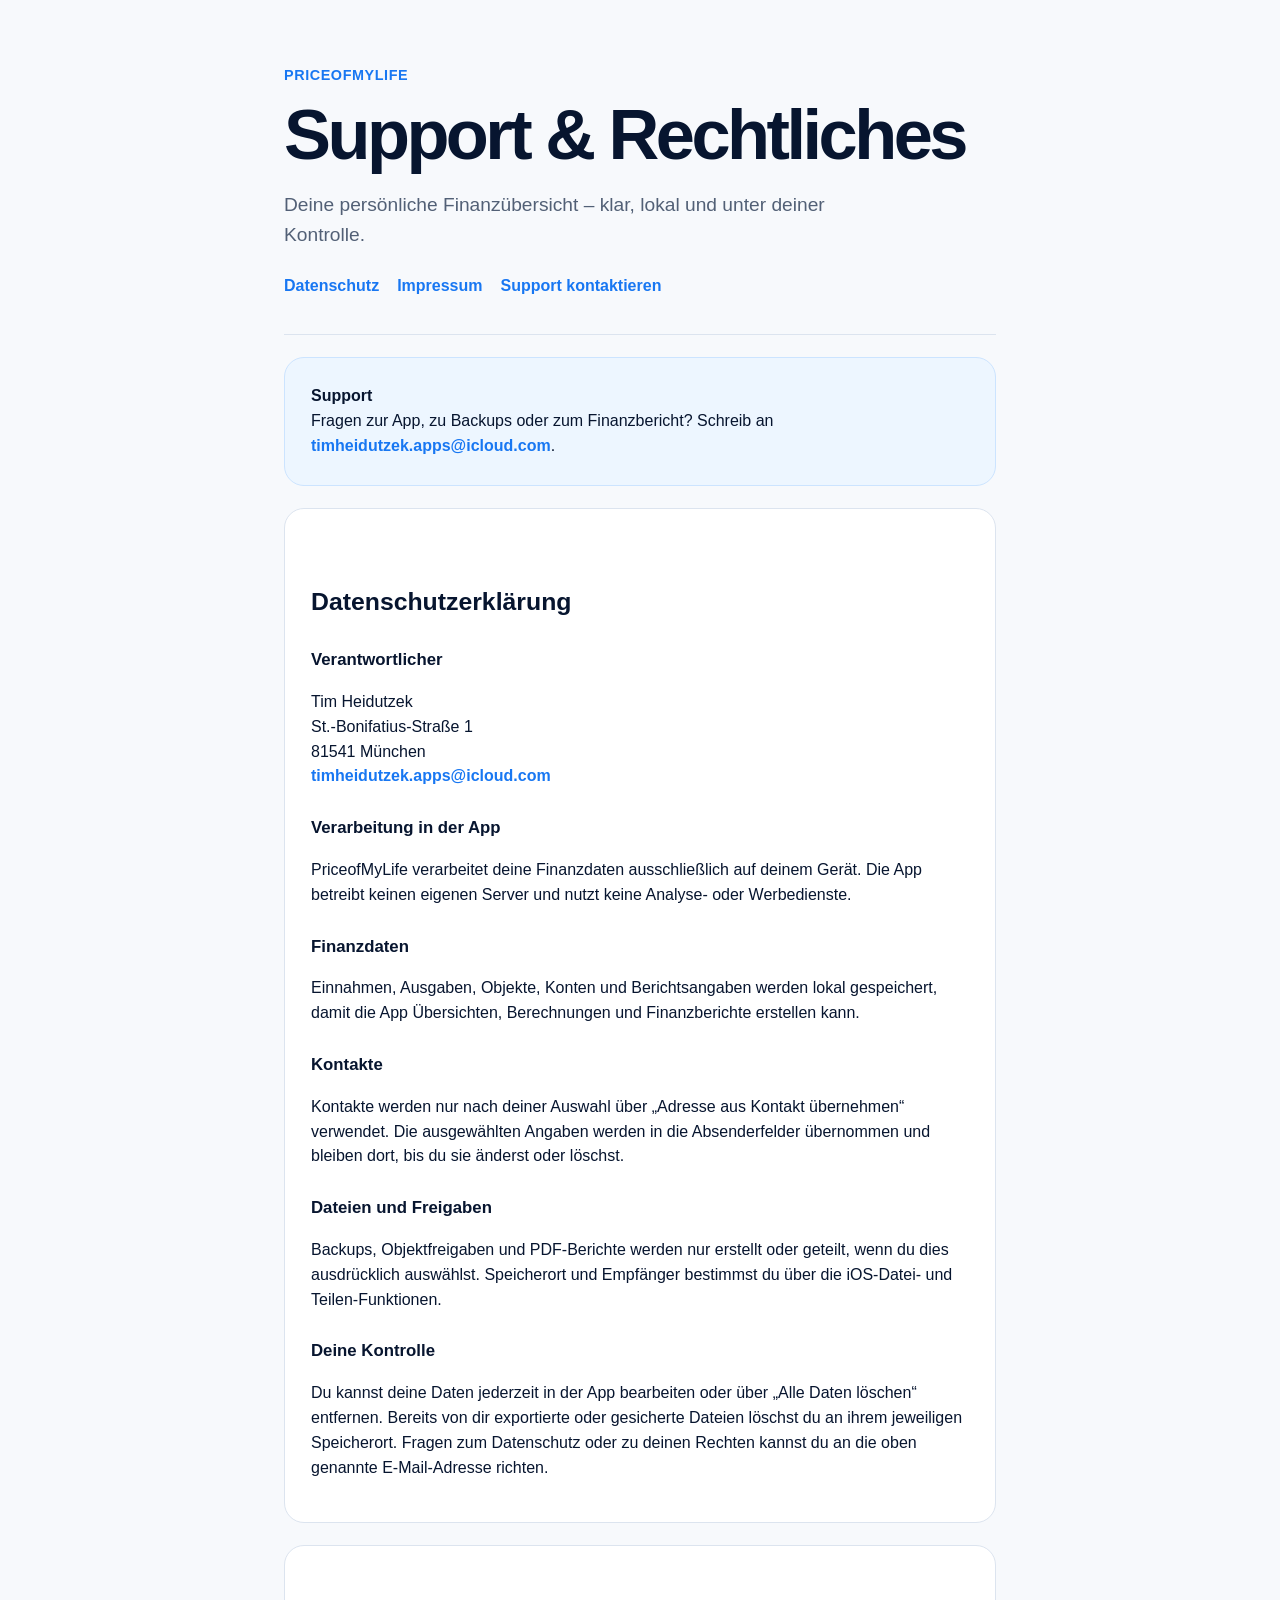
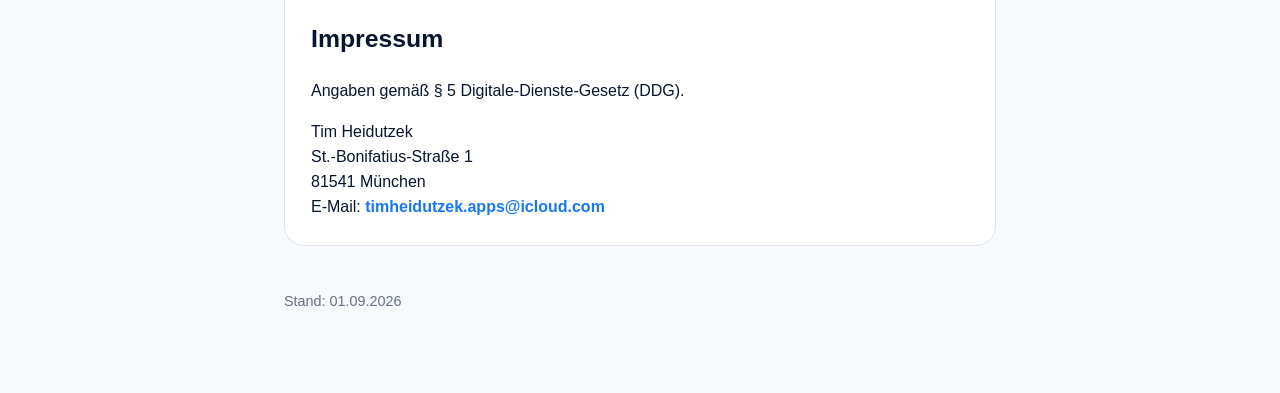
==== index.html @ 784fbfff "Add initial index.html for PriceofMyLife support page This HTML file includes the structure and cont" ====
<!doctype html>
<html lang="de">
<head>
  <meta charset="utf-8">
  <meta name="viewport" content="width=device-width, initial-scale=1">
  <title>PriceofMyLife · Support</title>
  <style>
    :root { color-scheme: light; --ink:#07152f; --blue:#1877f2; --green:#34c759; --orange:#ff7a18; --line:#dce4ef; }
    * { box-sizing:border-box; } body { margin:0; font-family:-apple-system,BlinkMacSystemFont,"Segoe UI",sans-serif; color:var(--ink); background:#f7f9fc; line-height:1.55; }
    main { max-width:760px; margin:0 auto; padding:64px 24px 80px; }
    header { padding-bottom:36px; border-bottom:1px solid var(--line); }
    .mark { color:var(--blue); font-weight:800; letter-spacing:.04em; font-size:.9rem; text-transform:uppercase; }
    h1 { font-size:clamp(2.2rem,8vw,4.4rem); margin:.2em 0; letter-spacing:-.05em; line-height:1; }
    h2 { margin-top:48px; font-size:1.55rem; } h3 { margin-top:26px; font-size:1.05rem; }
    .lead { font-size:1.2rem; color:#526076; max-width:620px; }
    nav { display:flex; gap:18px; flex-wrap:wrap; margin-top:24px; } a { color:var(--blue); text-decoration:none; font-weight:650; } a:hover { text-decoration:underline; }
    section { background:#fff; border:1px solid var(--line); border-radius:20px; padding:26px; margin-top:22px; }
    address { font-style:normal; } footer { color:#667085; font-size:.9rem; margin-top:44px; }
    .note { background:#edf6ff; border-color:#cce4ff; }
  </style>
</head>
<body>
<main>
  <header>
    <div class="mark">PriceofMyLife</div>
    <h1>Support & Rechtliches</h1>
    <p class="lead">Deine persönliche Finanzübersicht – klar, lokal und unter deiner Kontrolle.</p>
    <nav><a href="#datenschutz">Datenschutz</a><a href="#impressum">Impressum</a><a href="mailto:timheidutzek.apps@icloud.com">Support kontaktieren</a></nav>
  </header>

  <section class="note">
    <strong>Support</strong><br>
    Fragen zur App, zu Backups oder zum Finanzbericht? Schreib an <a href="mailto:timheidutzek.apps@icloud.com">timheidutzek.apps@icloud.com</a>.
  </section>

  <section id="datenschutz">
    <h2>Datenschutzerklärung</h2>
    <h3>Verantwortlicher</h3>
    <address>Tim Heidutzek<br>St.-Bonifatius-Straße 1<br>81541 München<br><a href="mailto:timheidutzek.apps@icloud.com">timheidutzek.apps@icloud.com</a></address>

    <h3>Verarbeitung in der App</h3>
    <p>PriceofMyLife verarbeitet deine Finanzdaten ausschließlich auf deinem Gerät. Die App betreibt keinen eigenen Server und nutzt keine Analyse- oder Werbedienste.</p>

    <h3>Finanzdaten</h3>
    <p>Einnahmen, Ausgaben, Objekte, Konten und Berichtsangaben werden lokal gespeichert, damit die App Übersichten, Berechnungen und Finanzberichte erstellen kann.</p>

    <h3>Kontakte</h3>
    <p>Kontakte werden nur nach deiner Auswahl über „Adresse aus Kontakt übernehmen“ verwendet. Die ausgewählten Angaben werden in die Absenderfelder übernommen und bleiben dort, bis du sie änderst oder löschst.</p>

    <h3>Dateien und Freigaben</h3>
    <p>Backups, Objektfreigaben und PDF-Berichte werden nur erstellt oder geteilt, wenn du dies ausdrücklich auswählst. Speicherort und Empfänger bestimmst du über die iOS-Datei- und Teilen-Funktionen.</p>

    <h3>Deine Kontrolle</h3>
    <p>Du kannst deine Daten jederzeit in der App bearbeiten oder über „Alle Daten löschen“ entfernen. Bereits von dir exportierte oder gesicherte Dateien löschst du an ihrem jeweiligen Speicherort. Fragen zum Datenschutz oder zu deinen Rechten kannst du an die oben genannte E-Mail-Adresse richten.</p>
  </section>

  <section id="impressum">
    <h2>Impressum</h2>
    <p>Angaben gemäß § 5 Digitale-Dienste-Gesetz (DDG).</p>
    <address>
      Tim Heidutzek<br>
      St.-Bonifatius-Straße 1<br>
      81541 München<br>
      E-Mail: <a href="mailto:timheidutzek.apps@icloud.com">timheidutzek.apps@icloud.com</a>
    </address>
  </section>

  <footer>Stand: 01.09.2026</footer>
</main>
</body>
</html>
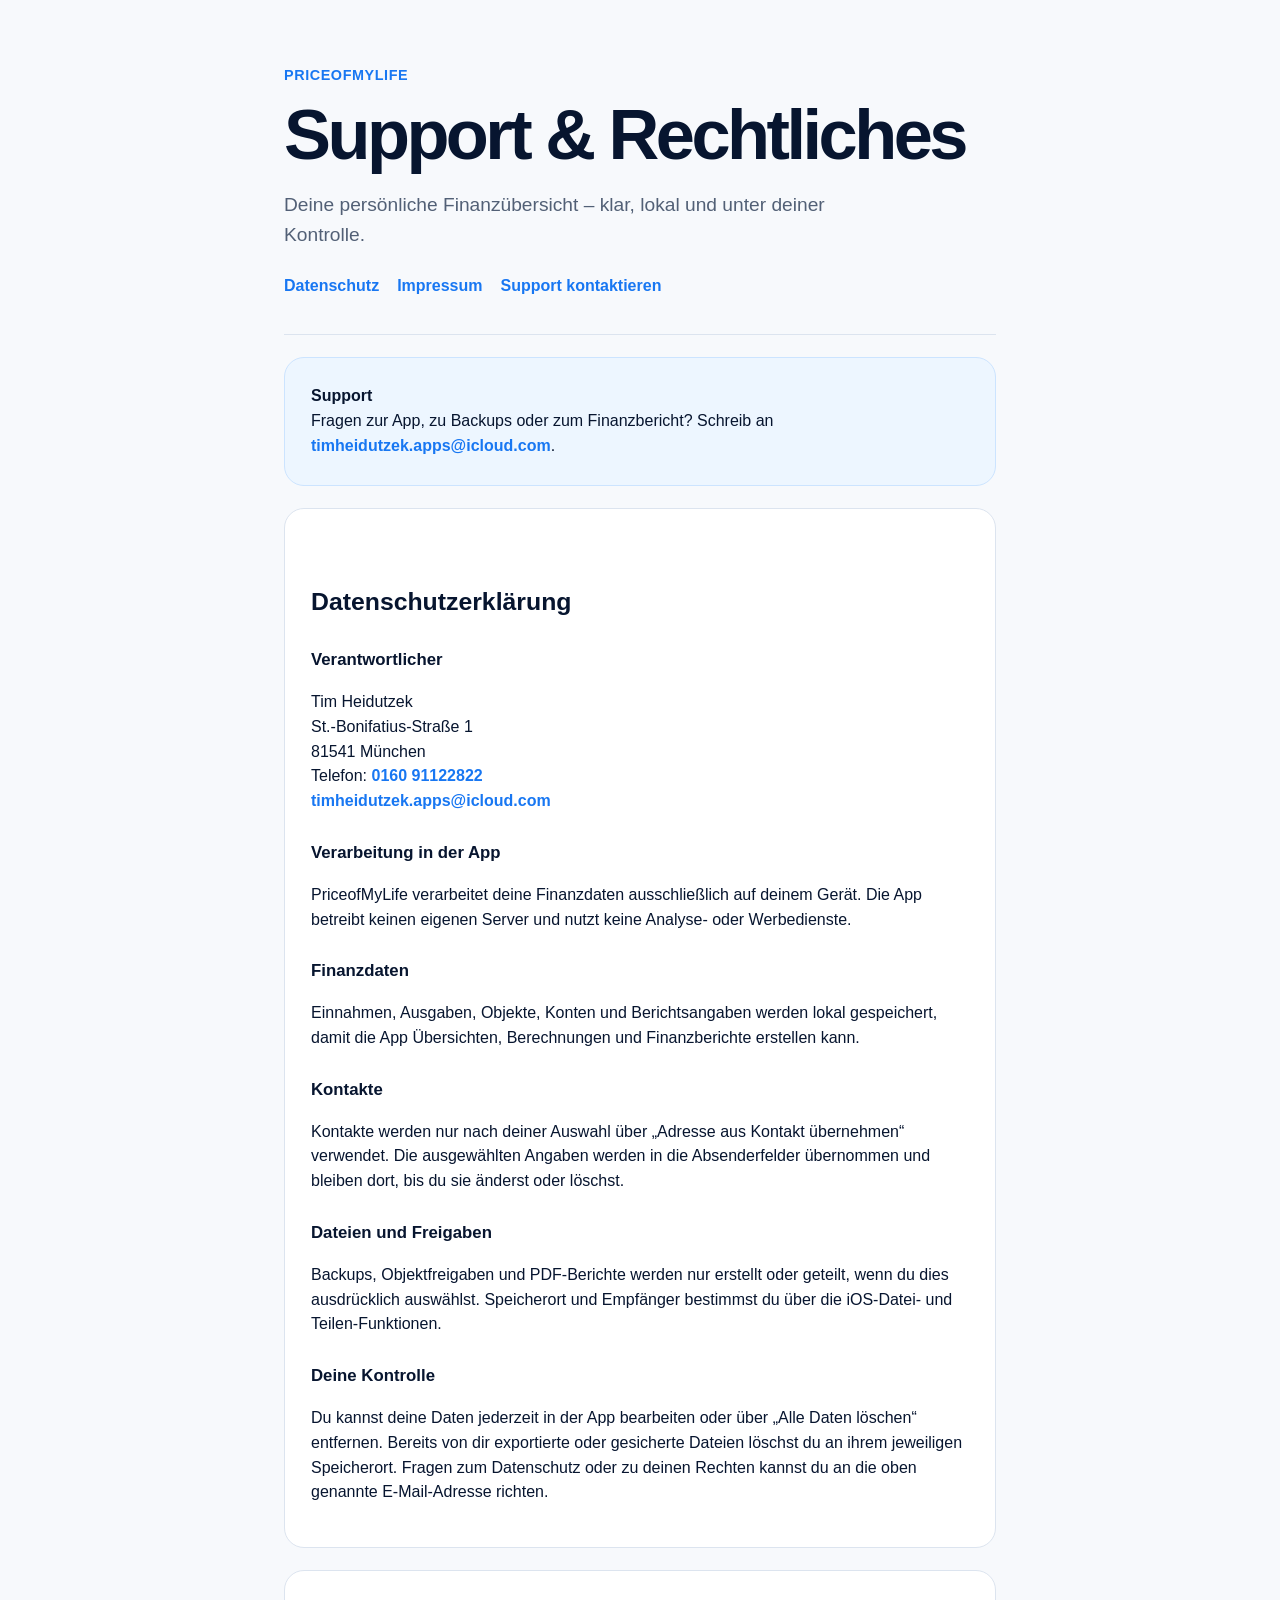
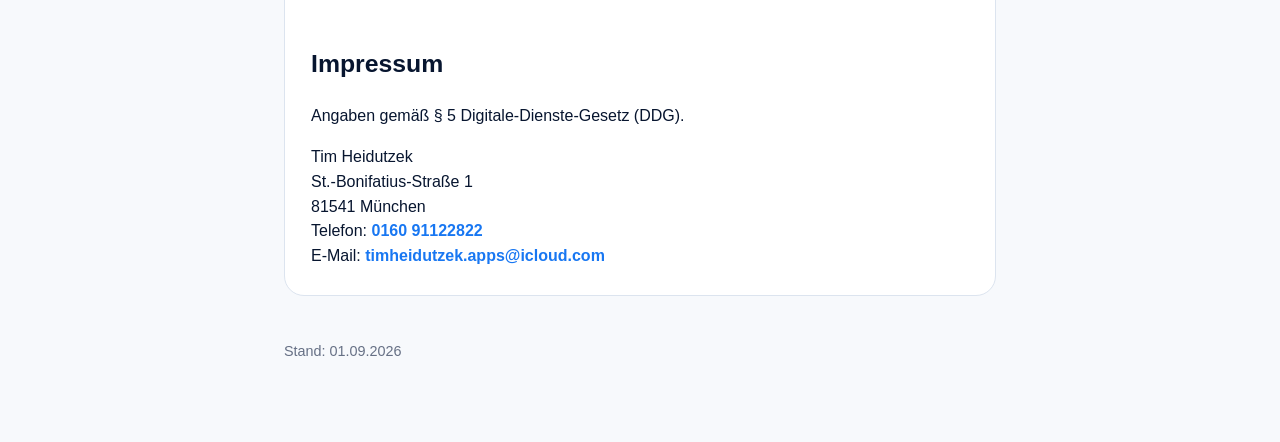
==== commit 09dc3798: "Ergänze Telefonnummer im Impressum" ====
--- a/index.html
+++ b/index.html
@@ -36,7 +36,7 @@
   <section id="datenschutz">
     <h2>Datenschutzerklärung</h2>
     <h3>Verantwortlicher</h3>
-    <address>Tim Heidutzek<br>St.-Bonifatius-Straße 1<br>81541 München<br><a href="mailto:timheidutzek.apps@icloud.com">timheidutzek.apps@icloud.com</a></address>
+    <address>Tim Heidutzek<br>St.-Bonifatius-Straße 1<br>81541 München<br>Telefon: <a href="tel:+4916091122822">0160 91122822</a><br><a href="mailto:timheidutzek.apps@icloud.com">timheidutzek.apps@icloud.com</a></address>
 
     <h3>Verarbeitung in der App</h3>
     <p>PriceofMyLife verarbeitet deine Finanzdaten ausschließlich auf deinem Gerät. Die App betreibt keinen eigenen Server und nutzt keine Analyse- oder Werbedienste.</p>
@@ -61,6 +61,7 @@
       Tim Heidutzek<br>
       St.-Bonifatius-Straße 1<br>
       81541 München<br>
+      Telefon: <a href="tel:+4916091122822">0160 91122822</a><br>
       E-Mail: <a href="mailto:timheidutzek.apps@icloud.com">timheidutzek.apps@icloud.com</a>
     </address>
   </section>
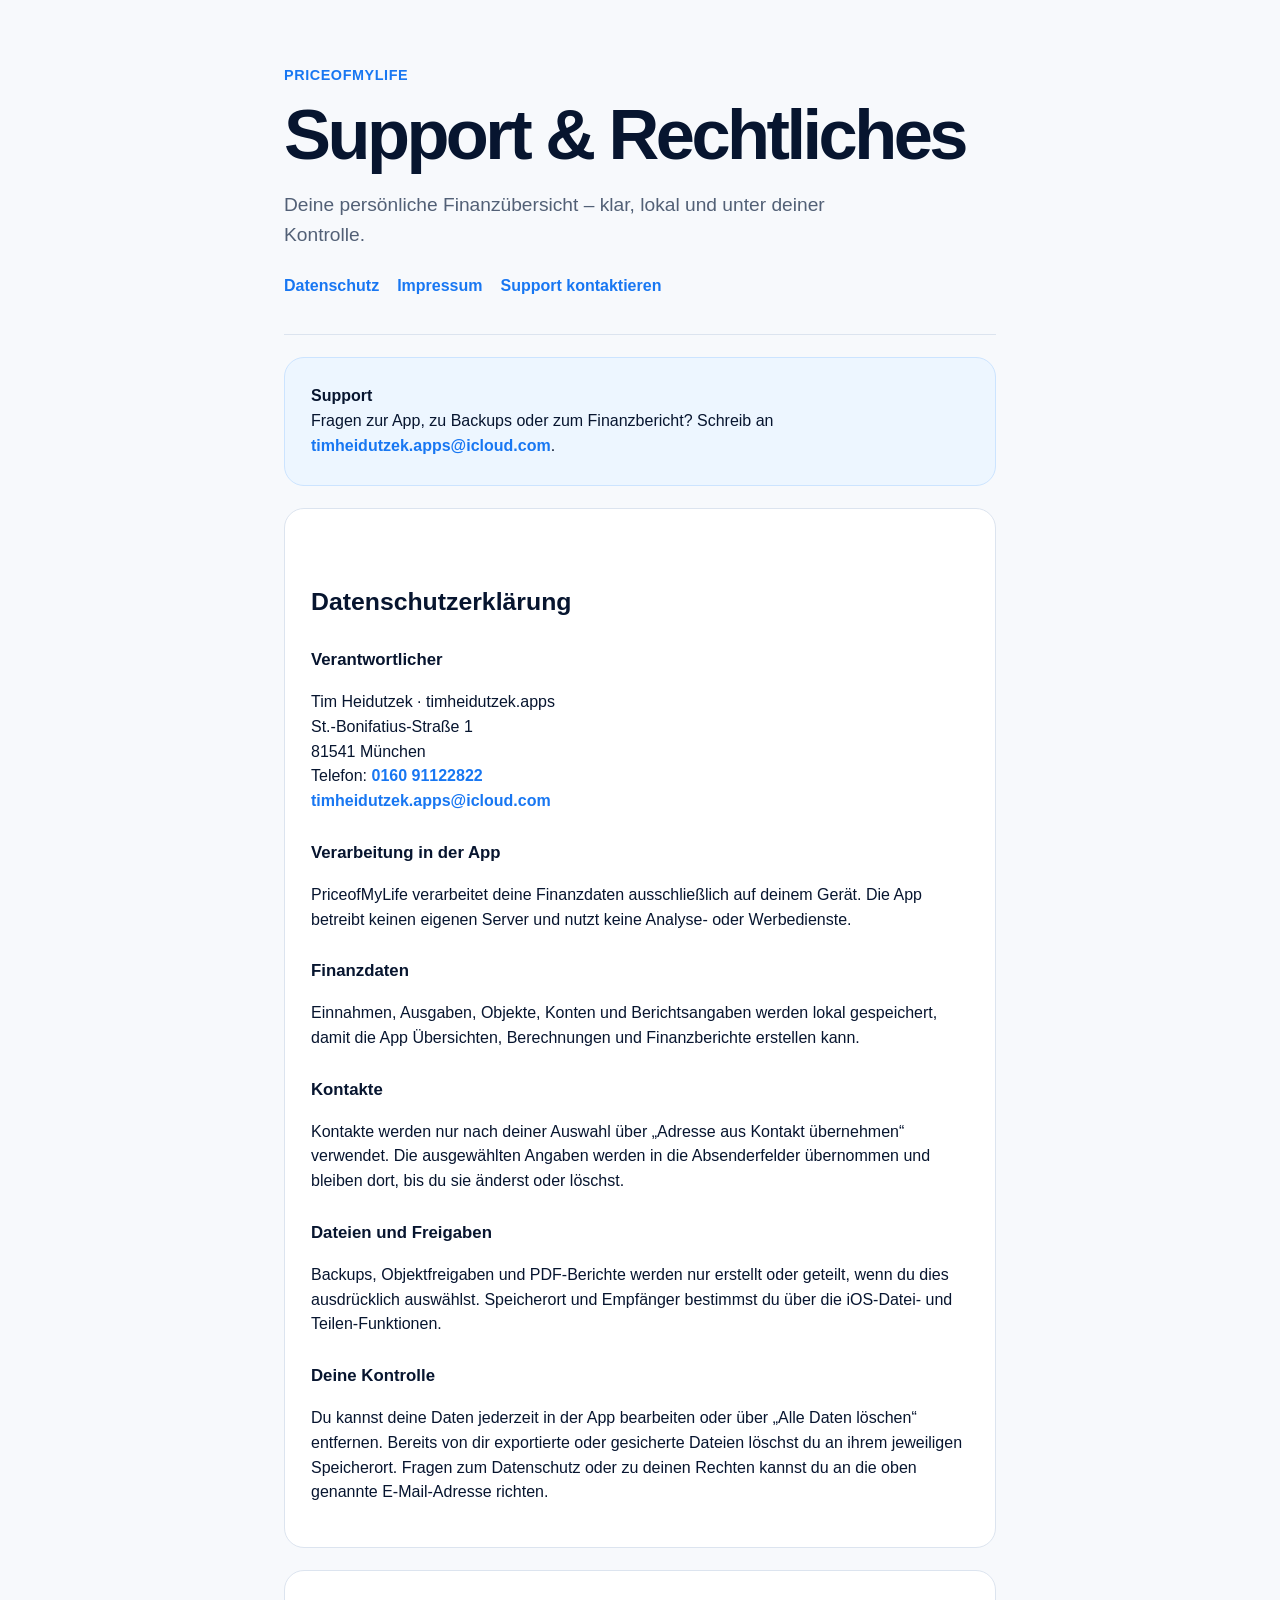
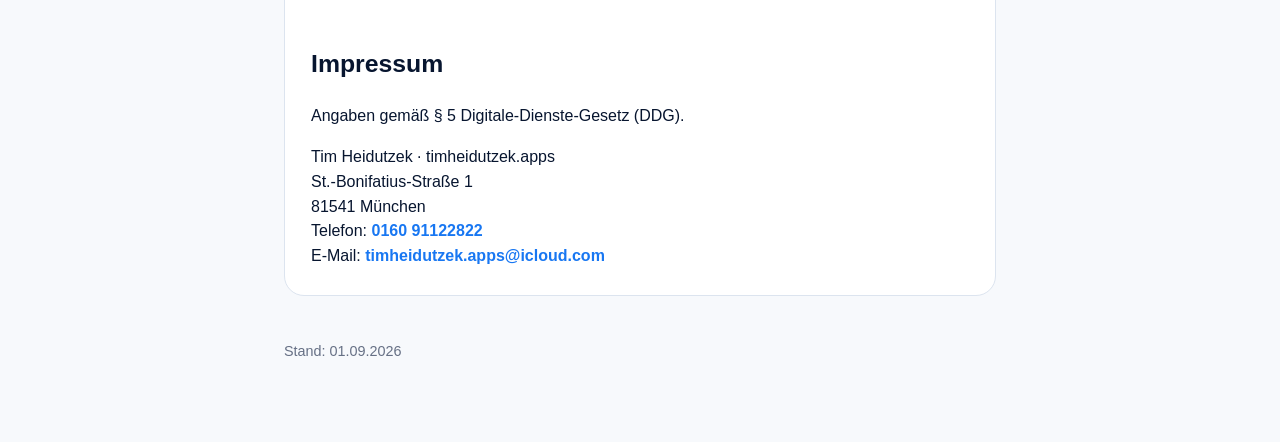
==== commit 9bb9c4d9: "Vereinheitliche Anbieterbezeichnung" ====
--- a/index.html
+++ b/index.html
@@ -36,7 +36,7 @@
   <section id="datenschutz">
     <h2>Datenschutzerklärung</h2>
     <h3>Verantwortlicher</h3>
-    <address>Tim Heidutzek<br>St.-Bonifatius-Straße 1<br>81541 München<br>Telefon: <a href="tel:+4916091122822">0160 91122822</a><br><a href="mailto:timheidutzek.apps@icloud.com">timheidutzek.apps@icloud.com</a></address>
+    <address>Tim Heidutzek · timheidutzek.apps<br>St.-Bonifatius-Straße 1<br>81541 München<br>Telefon: <a href="tel:+4916091122822">0160 91122822</a><br><a href="mailto:timheidutzek.apps@icloud.com">timheidutzek.apps@icloud.com</a></address>
 
     <h3>Verarbeitung in der App</h3>
     <p>PriceofMyLife verarbeitet deine Finanzdaten ausschließlich auf deinem Gerät. Die App betreibt keinen eigenen Server und nutzt keine Analyse- oder Werbedienste.</p>
@@ -58,7 +58,7 @@
     <h2>Impressum</h2>
     <p>Angaben gemäß § 5 Digitale-Dienste-Gesetz (DDG).</p>
     <address>
-      Tim Heidutzek<br>
+      Tim Heidutzek · timheidutzek.apps<br>
       St.-Bonifatius-Straße 1<br>
       81541 München<br>
       Telefon: <a href="tel:+4916091122822">0160 91122822</a><br>
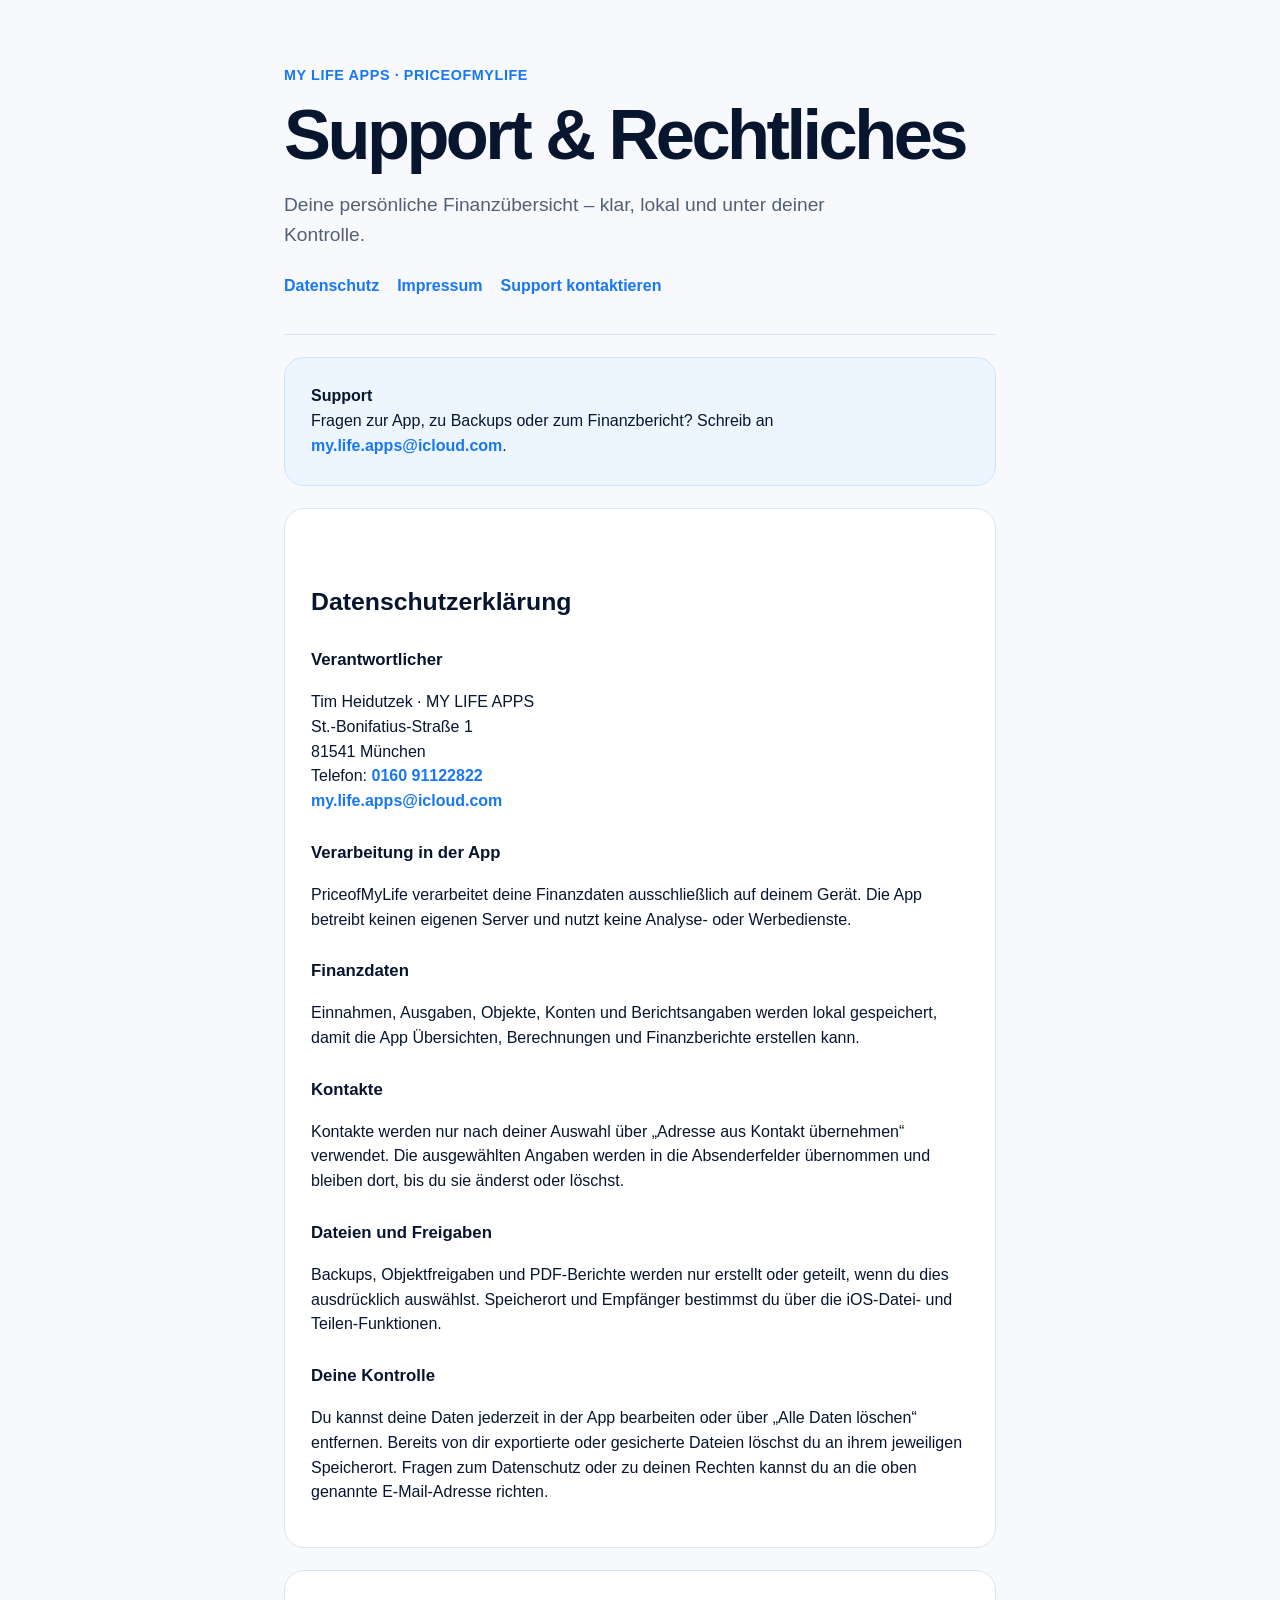
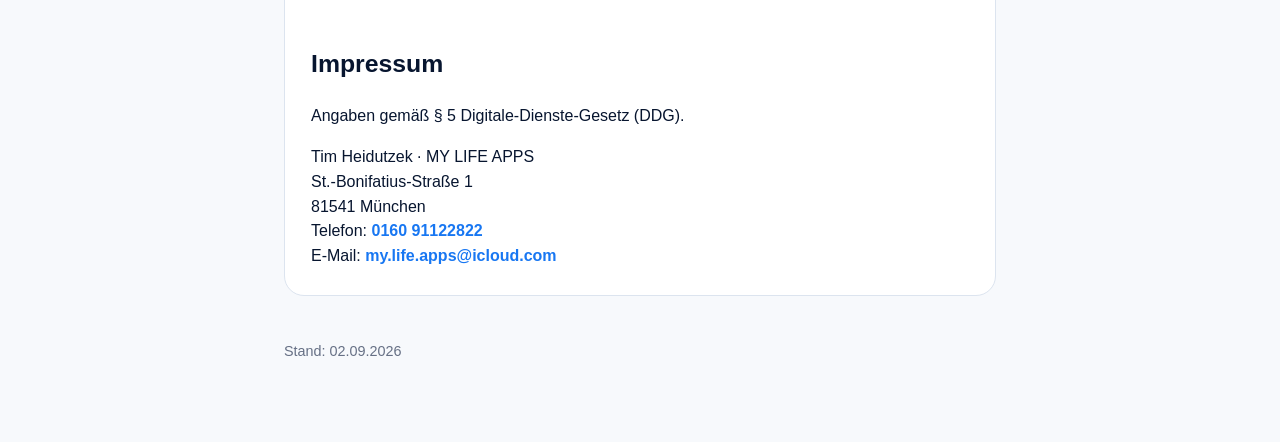
==== commit 5d2eca32: "Update contact information and footer date" ====
--- a/index.html
+++ b/index.html
@@ -22,21 +22,21 @@
 <body>
 <main>
   <header>
-    <div class="mark">PriceofMyLife</div>
+    <div class="mark">MY LIFE APPS · PriceofMyLife</div>
     <h1>Support & Rechtliches</h1>
     <p class="lead">Deine persönliche Finanzübersicht – klar, lokal und unter deiner Kontrolle.</p>
-    <nav><a href="#datenschutz">Datenschutz</a><a href="#impressum">Impressum</a><a href="mailto:timheidutzek.apps@icloud.com">Support kontaktieren</a></nav>
+    <nav><a href="#datenschutz">Datenschutz</a><a href="#impressum">Impressum</a><a href="mailto:my.life.apps@icloud.com">Support kontaktieren</a></nav>
   </header>
 
   <section class="note">
     <strong>Support</strong><br>
-    Fragen zur App, zu Backups oder zum Finanzbericht? Schreib an <a href="mailto:timheidutzek.apps@icloud.com">timheidutzek.apps@icloud.com</a>.
+    Fragen zur App, zu Backups oder zum Finanzbericht? Schreib an <a href="mailto:my.life.apps@icloud.com">my.life.apps@icloud.com</a>.
   </section>
 
   <section id="datenschutz">
     <h2>Datenschutzerklärung</h2>
     <h3>Verantwortlicher</h3>
-    <address>Tim Heidutzek · timheidutzek.apps<br>St.-Bonifatius-Straße 1<br>81541 München<br>Telefon: <a href="tel:+4916091122822">0160 91122822</a><br><a href="mailto:timheidutzek.apps@icloud.com">timheidutzek.apps@icloud.com</a></address>
+    <address>Tim Heidutzek · MY LIFE APPS<br>St.-Bonifatius-Straße 1<br>81541 München<br>Telefon: <a href="tel:+4916091122822">0160 91122822</a><br><a href="mailto:my.life.apps@icloud.com">my.life.apps@icloud.com</a></address>
 
     <h3>Verarbeitung in der App</h3>
     <p>PriceofMyLife verarbeitet deine Finanzdaten ausschließlich auf deinem Gerät. Die App betreibt keinen eigenen Server und nutzt keine Analyse- oder Werbedienste.</p>
@@ -58,15 +58,15 @@
     <h2>Impressum</h2>
     <p>Angaben gemäß § 5 Digitale-Dienste-Gesetz (DDG).</p>
     <address>
-      Tim Heidutzek · timheidutzek.apps<br>
+      Tim Heidutzek · MY LIFE APPS<br>
       St.-Bonifatius-Straße 1<br>
       81541 München<br>
       Telefon: <a href="tel:+4916091122822">0160 91122822</a><br>
-      E-Mail: <a href="mailto:timheidutzek.apps@icloud.com">timheidutzek.apps@icloud.com</a>
+      E-Mail: <a href="mailto:my.life.apps@icloud.com">my.life.apps@icloud.com</a>
     </address>
   </section>
 
-  <footer>Stand: 01.09.2026</footer>
+  <footer>Stand: 02.09.2026</footer>
 </main>
 </body>
 </html>
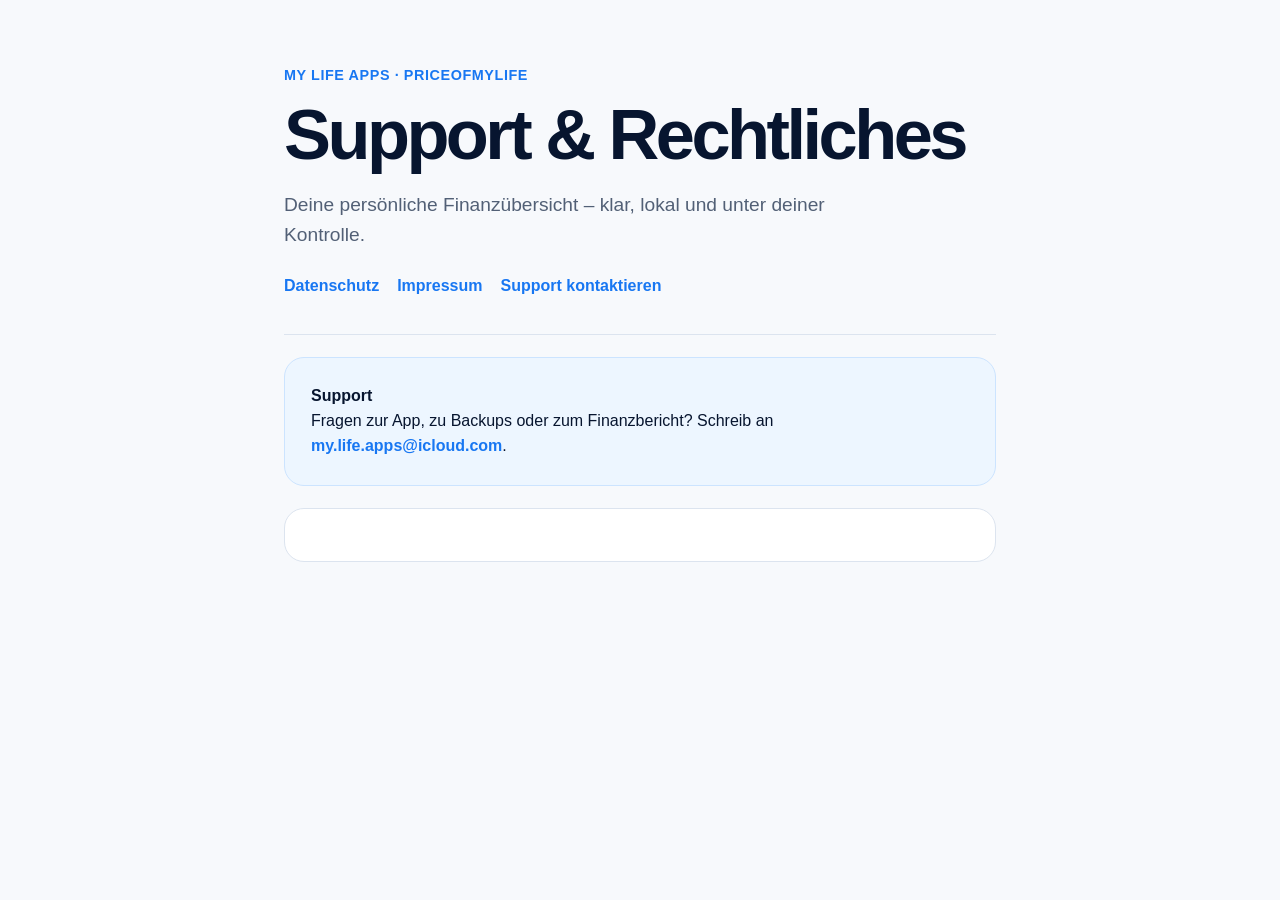
==== commit 8396f90c: "Fix HTML formatting and update links" ====
--- a/index.html
+++ b/index.html
@@ -1,72 +1 @@
-<!doctype html>
-<html lang="de">
-<head>
-  <meta charset="utf-8">
-  <meta name="viewport" content="width=device-width, initial-scale=1">
-  <title>PriceofMyLife · Support</title>
-  <style>
-    :root { color-scheme: light; --ink:#07152f; --blue:#1877f2; --green:#34c759; --orange:#ff7a18; --line:#dce4ef; }
-    * { box-sizing:border-box; } body { margin:0; font-family:-apple-system,BlinkMacSystemFont,"Segoe UI",sans-serif; color:var(--ink); background:#f7f9fc; line-height:1.55; }
-    main { max-width:760px; margin:0 auto; padding:64px 24px 80px; }
-    header { padding-bottom:36px; border-bottom:1px solid var(--line); }
-    .mark { color:var(--blue); font-weight:800; letter-spacing:.04em; font-size:.9rem; text-transform:uppercase; }
-    h1 { font-size:clamp(2.2rem,8vw,4.4rem); margin:.2em 0; letter-spacing:-.05em; line-height:1; }
-    h2 { margin-top:48px; font-size:1.55rem; } h3 { margin-top:26px; font-size:1.05rem; }
-    .lead { font-size:1.2rem; color:#526076; max-width:620px; }
-    nav { display:flex; gap:18px; flex-wrap:wrap; margin-top:24px; } a { color:var(--blue); text-decoration:none; font-weight:650; } a:hover { text-decoration:underline; }
-    section { background:#fff; border:1px solid var(--line); border-radius:20px; padding:26px; margin-top:22px; }
-    address { font-style:normal; } footer { color:#667085; font-size:.9rem; margin-top:44px; }
-    .note { background:#edf6ff; border-color:#cce4ff; }
-  </style>
-</head>
-<body>
-<main>
-  <header>
-    <div class="mark">MY LIFE APPS · PriceofMyLife</div>
-    <h1>Support & Rechtliches</h1>
-    <p class="lead">Deine persönliche Finanzübersicht – klar, lokal und unter deiner Kontrolle.</p>
-    <nav><a href="#datenschutz">Datenschutz</a><a href="#impressum">Impressum</a><a href="mailto:my.life.apps@icloud.com">Support kontaktieren</a></nav>
-  </header>
-
-  <section class="note">
-    <strong>Support</strong><br>
-    Fragen zur App, zu Backups oder zum Finanzbericht? Schreib an <a href="mailto:my.life.apps@icloud.com">my.life.apps@icloud.com</a>.
-  </section>
-
-  <section id="datenschutz">
-    <h2>Datenschutzerklärung</h2>
-    <h3>Verantwortlicher</h3>
-    <address>Tim Heidutzek · MY LIFE APPS<br>St.-Bonifatius-Straße 1<br>81541 München<br>Telefon: <a href="tel:+4916091122822">0160 91122822</a><br><a href="mailto:my.life.apps@icloud.com">my.life.apps@icloud.com</a></address>
-
-    <h3>Verarbeitung in der App</h3>
-    <p>PriceofMyLife verarbeitet deine Finanzdaten ausschließlich auf deinem Gerät. Die App betreibt keinen eigenen Server und nutzt keine Analyse- oder Werbedienste.</p>
-
-    <h3>Finanzdaten</h3>
-    <p>Einnahmen, Ausgaben, Objekte, Konten und Berichtsangaben werden lokal gespeichert, damit die App Übersichten, Berechnungen und Finanzberichte erstellen kann.</p>
-
-    <h3>Kontakte</h3>
-    <p>Kontakte werden nur nach deiner Auswahl über „Adresse aus Kontakt übernehmen“ verwendet. Die ausgewählten Angaben werden in die Absenderfelder übernommen und bleiben dort, bis du sie änderst oder löschst.</p>
-
-    <h3>Dateien und Freigaben</h3>
-    <p>Backups, Objektfreigaben und PDF-Berichte werden nur erstellt oder geteilt, wenn du dies ausdrücklich auswählst. Speicherort und Empfänger bestimmst du über die iOS-Datei- und Teilen-Funktionen.</p>
-
-    <h3>Deine Kontrolle</h3>
-    <p>Du kannst deine Daten jederzeit in der App bearbeiten oder über „Alle Daten löschen“ entfernen. Bereits von dir exportierte oder gesicherte Dateien löschst du an ihrem jeweiligen Speicherort. Fragen zum Datenschutz oder zu deinen Rechten kannst du an die oben genannte E-Mail-Adresse richten.</p>
-  </section>
-
-  <section id="impressum">
-    <h2>Impressum</h2>
-    <p>Angaben gemäß § 5 Digitale-Dienste-Gesetz (DDG).</p>
-    <address>
-      Tim Heidutzek · MY LIFE APPS<br>
-      St.-Bonifatius-Straße 1<br>
-      81541 München<br>
-      Telefon: <a href="tel:+4916091122822">0160 91122822</a><br>
-      E-Mail: <a href="mailto:my.life.apps@icloud.com">my.life.apps@icloud.com</a>
-    </address>
-  </section>
-
-  <footer>Stand: 02.09.2026</footer>
-</main>
-</body>
-</html>
+<!doctype html><html lang="de"><head>  <meta charset="utf-8">  <meta name="viewport" content="width=device-width, initial-scale=1">  <title>PriceofMyLife · Support</title>  <style>    :root { color-scheme: light; --ink:#07152f; --blue:#1877f2; --green:#34c759; --orange:#ff7a18; --line:#dce4ef; }    * { box-sizing:border-box; } body { margin:0; font-family:-apple-system,BlinkMacSystemFont,"Segoe UI",sans-serif; color:var(--ink); background:#f7f9fc; line-height:1.55; }    main { max-width:760px; margin:0 auto; padding:64px 24px 80px; }    header { padding-bottom:36px; border-bottom:1px solid var(--line); }    .mark { color:var(--blue); font-weight:800; letter-spacing:.04em; font-size:.9rem; text-transform:uppercase; }    h1 { font-size:clamp(2.2rem,8vw,4.4rem); margin:.2em 0; letter-spacing:-.05em; line-height:1; }    h2 { margin-top:48px; font-size:1.55rem; } h3 { margin-top:26px; font-size:1.05rem; }    .lead { font-size:1.2rem; color:#526076; max-width:620px; }    nav { display:flex; gap:18px; flex-wrap:wrap; margin-top:24px; } a { color:var(--blue); text-decoration:none; font-weight:650; } a:hover { text-decoration:underline; }    section { background:#fff; border:1px solid var(--line); border-radius:20px; padding:26px; margin-top:22px; }    address { font-style:normal; } footer { color:#667085; font-size:.9rem; margin-top:44px; }    .note { background:#edf6ff; border-color:#cce4ff; }  </style></head><body><main>  <header>    <div class="mark">MY LIFE APPS · PriceofMyLife</div>    <h1>Support & Rechtliches</h1>    <p class="lead">Deine persönliche Finanzübersicht – klar, lokal und unter deiner Kontrolle.</p>    <nav><a href="datenschutz.html">Datenschutz</a><a href="impressum.html">Impressum</a><a href="mailto:my.life.apps@icloud.com">Support kontaktieren</a></nav>  </header>  <section class="note">    <strong>Support</strong><br>    Fragen zur App, zu Backups oder zum Finanzbericht? Schreib an <a href="mailto:my.life.apps@icloud.com">my.life.apps@icloud.com</a>.  </section>  <section id="datenschutz">
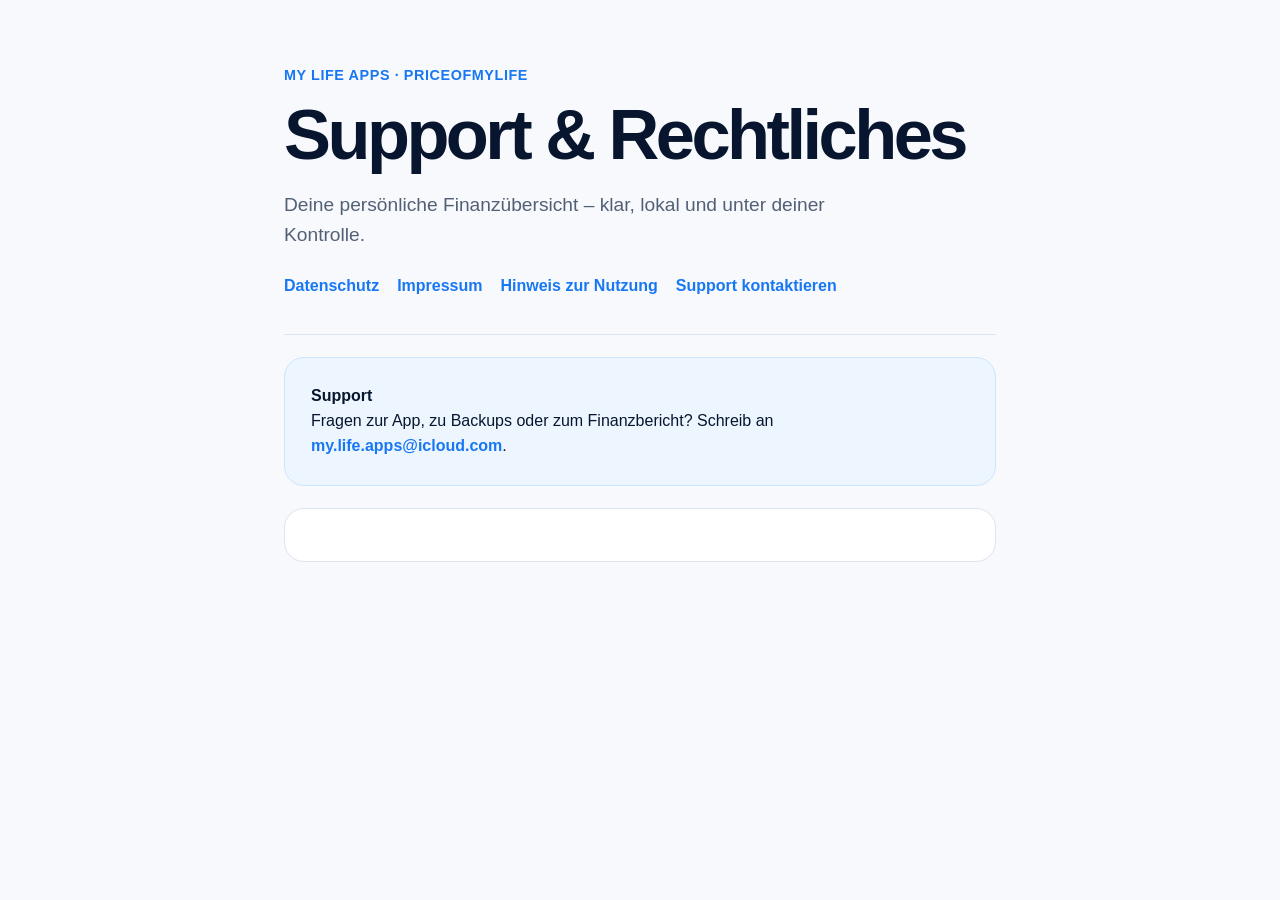
==== commit 85c1f3f0: "Nutzungshinweis verlinken" ====
--- a/index.html
+++ b/index.html
@@ -1 +1 @@
-<!doctype html><html lang="de"><head>  <meta charset="utf-8">  <meta name="viewport" content="width=device-width, initial-scale=1">  <title>PriceofMyLife · Support</title>  <style>    :root { color-scheme: light; --ink:#07152f; --blue:#1877f2; --green:#34c759; --orange:#ff7a18; --line:#dce4ef; }    * { box-sizing:border-box; } body { margin:0; font-family:-apple-system,BlinkMacSystemFont,"Segoe UI",sans-serif; color:var(--ink); background:#f7f9fc; line-height:1.55; }    main { max-width:760px; margin:0 auto; padding:64px 24px 80px; }    header { padding-bottom:36px; border-bottom:1px solid var(--line); }    .mark { color:var(--blue); font-weight:800; letter-spacing:.04em; font-size:.9rem; text-transform:uppercase; }    h1 { font-size:clamp(2.2rem,8vw,4.4rem); margin:.2em 0; letter-spacing:-.05em; line-height:1; }    h2 { margin-top:48px; font-size:1.55rem; } h3 { margin-top:26px; font-size:1.05rem; }    .lead { font-size:1.2rem; color:#526076; max-width:620px; }    nav { display:flex; gap:18px; flex-wrap:wrap; margin-top:24px; } a { color:var(--blue); text-decoration:none; font-weight:650; } a:hover { text-decoration:underline; }    section { background:#fff; border:1px solid var(--line); border-radius:20px; padding:26px; margin-top:22px; }    address { font-style:normal; } footer { color:#667085; font-size:.9rem; margin-top:44px; }    .note { background:#edf6ff; border-color:#cce4ff; }  </style></head><body><main>  <header>    <div class="mark">MY LIFE APPS · PriceofMyLife</div>    <h1>Support & Rechtliches</h1>    <p class="lead">Deine persönliche Finanzübersicht – klar, lokal und unter deiner Kontrolle.</p>    <nav><a href="datenschutz.html">Datenschutz</a><a href="impressum.html">Impressum</a><a href="mailto:my.life.apps@icloud.com">Support kontaktieren</a></nav>  </header>  <section class="note">    <strong>Support</strong><br>    Fragen zur App, zu Backups oder zum Finanzbericht? Schreib an <a href="mailto:my.life.apps@icloud.com">my.life.apps@icloud.com</a>.  </section>  <section id="datenschutz">
+<!doctype html><html lang="de"><head>  <meta charset="utf-8">  <meta name="viewport" content="width=device-width, initial-scale=1">  <title>PriceofMyLife · Support</title>  <style>    :root { color-scheme: light; --ink:#07152f; --blue:#1877f2; --green:#34c759; --orange:#ff7a18; --line:#dce4ef; }    * { box-sizing:border-box; } body { margin:0; font-family:-apple-system,BlinkMacSystemFont,"Segoe UI",sans-serif; color:var(--ink); background:#f7f9fc; line-height:1.55; }    main { max-width:760px; margin:0 auto; padding:64px 24px 80px; }    header { padding-bottom:36px; border-bottom:1px solid var(--line); }    .mark { color:var(--blue); font-weight:800; letter-spacing:.04em; font-size:.9rem; text-transform:uppercase; }    h1 { font-size:clamp(2.2rem,8vw,4.4rem); margin:.2em 0; letter-spacing:-.05em; line-height:1; }    h2 { margin-top:48px; font-size:1.55rem; } h3 { margin-top:26px; font-size:1.05rem; }    .lead { font-size:1.2rem; color:#526076; max-width:620px; }    nav { display:flex; gap:18px; flex-wrap:wrap; margin-top:24px; } a { color:var(--blue); text-decoration:none; font-weight:650; } a:hover { text-decoration:underline; }    section { background:#fff; border:1px solid var(--line); border-radius:20px; padding:26px; margin-top:22px; }    address { font-style:normal; } footer { color:#667085; font-size:.9rem; margin-top:44px; }    .note { background:#edf6ff; border-color:#cce4ff; }  </style></head><body><main>  <header>    <div class="mark">MY LIFE APPS · PriceofMyLife</div>    <h1>Support & Rechtliches</h1>    <p class="lead">Deine persönliche Finanzübersicht – klar, lokal und unter deiner Kontrolle.</p>    <nav><a href="datenschutz.html">Datenschutz</a><a href="impressum.html">Impressum</a><a href="nutzungshinweis.html">Hinweis zur Nutzung</a><a href="mailto:my.life.apps@icloud.com">Support kontaktieren</a></nav>  </header>  <section class="note">    <strong>Support</strong><br>    Fragen zur App, zu Backups oder zum Finanzbericht? Schreib an <a href="mailto:my.life.apps@icloud.com">my.life.apps@icloud.com</a>.  </section>  <section id="datenschutz">
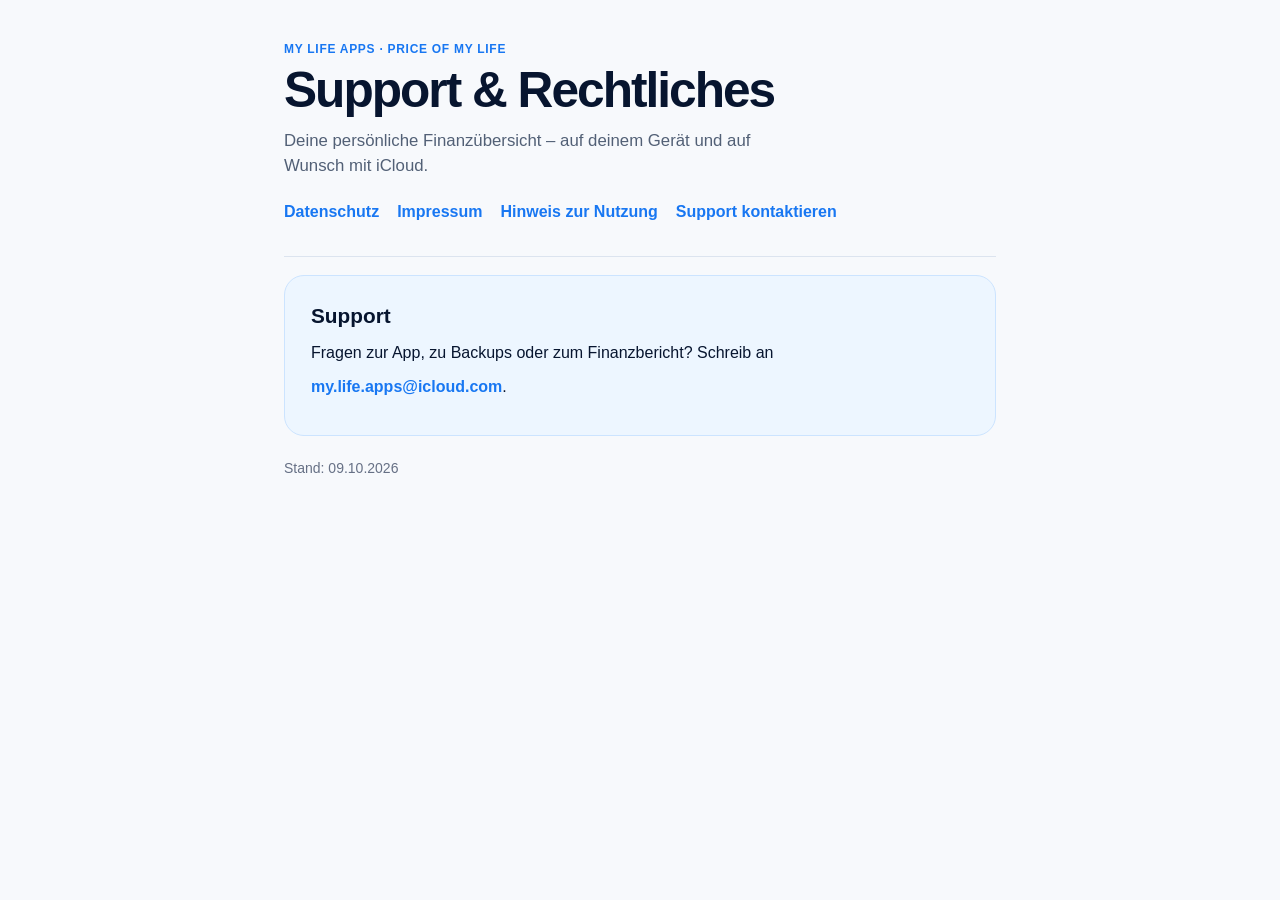
==== commit 48b0cd69: "Supportseite responsiv vereinheitlichen" ====
--- a/index.html
+++ b/index.html
@@ -1 +1,29 @@
-<!doctype html><html lang="de"><head>  <meta charset="utf-8">  <meta name="viewport" content="width=device-width, initial-scale=1">  <title>PriceofMyLife · Support</title>  <style>    :root { color-scheme: light; --ink:#07152f; --blue:#1877f2; --green:#34c759; --orange:#ff7a18; --line:#dce4ef; }    * { box-sizing:border-box; } body { margin:0; font-family:-apple-system,BlinkMacSystemFont,"Segoe UI",sans-serif; color:var(--ink); background:#f7f9fc; line-height:1.55; }    main { max-width:760px; margin:0 auto; padding:64px 24px 80px; }    header { padding-bottom:36px; border-bottom:1px solid var(--line); }    .mark { color:var(--blue); font-weight:800; letter-spacing:.04em; font-size:.9rem; text-transform:uppercase; }    h1 { font-size:clamp(2.2rem,8vw,4.4rem); margin:.2em 0; letter-spacing:-.05em; line-height:1; }    h2 { margin-top:48px; font-size:1.55rem; } h3 { margin-top:26px; font-size:1.05rem; }    .lead { font-size:1.2rem; color:#526076; max-width:620px; }    nav { display:flex; gap:18px; flex-wrap:wrap; margin-top:24px; } a { color:var(--blue); text-decoration:none; font-weight:650; } a:hover { text-decoration:underline; }    section { background:#fff; border:1px solid var(--line); border-radius:20px; padding:26px; margin-top:22px; }    address { font-style:normal; } footer { color:#667085; font-size:.9rem; margin-top:44px; }    .note { background:#edf6ff; border-color:#cce4ff; }  </style></head><body><main>  <header>    <div class="mark">MY LIFE APPS · PriceofMyLife</div>    <h1>Support & Rechtliches</h1>    <p class="lead">Deine persönliche Finanzübersicht – klar, lokal und unter deiner Kontrolle.</p>    <nav><a href="datenschutz.html">Datenschutz</a><a href="impressum.html">Impressum</a><a href="nutzungshinweis.html">Hinweis zur Nutzung</a><a href="mailto:my.life.apps@icloud.com">Support kontaktieren</a></nav>  </header>  <section class="note">    <strong>Support</strong><br>    Fragen zur App, zu Backups oder zum Finanzbericht? Schreib an <a href="mailto:my.life.apps@icloud.com">my.life.apps@icloud.com</a>.  </section>  <section id="datenschutz">
+<!doctype html>
+<html lang="de">
+<head>
+  <meta charset="utf-8">
+  <meta name="viewport" content="width=device-width,initial-scale=1">
+  <title>Price of My Life · Support &amp; Rechtliches</title>
+  <link rel="stylesheet" href="site.css">
+</head>
+<body>
+  <main>
+    <header>
+      <div class="mark">MY LIFE APPS · PRICE OF MY LIFE</div>
+      <h1>Support &amp; Rechtliches</h1>
+      <p class="lead">Deine persönliche Finanzübersicht – auf deinem Gerät und auf Wunsch mit iCloud.</p>
+      <nav aria-label="Rechtliche Seiten und Kontakt">
+        <a href="datenschutz.html">Datenschutz</a>
+        <a href="impressum.html">Impressum</a>
+        <a href="nutzungshinweis.html">Hinweis zur Nutzung</a>
+        <a href="mailto:my.life.apps@icloud.com">Support kontaktieren</a>
+      </nav>
+    </header>
+    <section class="note">
+      <h2>Support</h2>
+      <p>Fragen zur App, zu Backups oder zum Finanzbericht? Schreib an <a class="email-link" href="mailto:my.life.apps@icloud.com">my.life.apps@icloud.com</a>.</p>
+    </section>
+    <footer>Stand: 09.10.2026</footer>
+  </main>
+</body>
+</html>
--- a/site.css
+++ b/site.css
@@ -0,0 +1,28 @@
+:root{--ink:#07152f;--blue:#1877f2;--line:#dce4ef;--muted:#526076;--background:#f7f9fc}
+*{box-sizing:border-box}
+html{-webkit-text-size-adjust:100%;text-size-adjust:100%}
+body{margin:0;background:var(--background);color:var(--ink);font-family:-apple-system,BlinkMacSystemFont,"Segoe UI",sans-serif;font-size:1rem;line-height:1.5}
+main{width:100%;max-width:760px;margin:0 auto;padding:24px 18px 48px}
+header{padding-bottom:18px;border-bottom:1px solid var(--line)}
+.mark{color:var(--blue);font-size:.75rem;font-weight:800;letter-spacing:.06em;text-transform:uppercase}
+h1{margin:6px 0 0;font-size:clamp(2rem,5.2vw,3.1rem);line-height:1.08;letter-spacing:-.04em}
+h2{margin:0 0 12px;font-size:clamp(1.125rem,2.3vw,1.3rem);line-height:1.3}
+h3{margin:22px 0 7px;font-size:1rem;line-height:1.35}
+h2+h3{margin-top:18px}
+p{margin:0 0 12px}
+p:last-child{margin-bottom:0}
+section{margin-top:18px;padding:20px;background:#fff;border:1px solid var(--line);border-radius:20px}
+address{font-style:normal}
+a{color:var(--blue);font-weight:650;text-decoration:none}
+a:hover{text-decoration:underline}
+a:focus-visible{outline:2px solid var(--blue);outline-offset:3px;border-radius:3px}
+.lead{max-width:54ch;margin:10px 0 0;color:var(--muted);font-size:1.05rem}
+nav{display:flex;flex-wrap:wrap;column-gap:18px;row-gap:0;margin-top:12px}
+nav a,.back{display:inline-flex;min-height:44px;align-items:center}
+.back{margin-top:12px}
+.note{background:#edf6ff;border-color:#cce4ff}
+.section-label{color:var(--muted);font-size:.95rem;font-weight:650;line-height:1.35}
+.email-link{display:inline-flex;min-height:44px;align-items:center;white-space:nowrap;font-size:clamp(.92rem,3.9vw,1rem)}
+footer{margin-top:22px;color:#667085;font-size:.875rem}
+@media(max-width:340px){.email-link{white-space:normal;overflow-wrap:anywhere}}
+@media(min-width:700px){main{padding:40px 24px 64px}section{padding:26px}header{padding-bottom:22px}}
